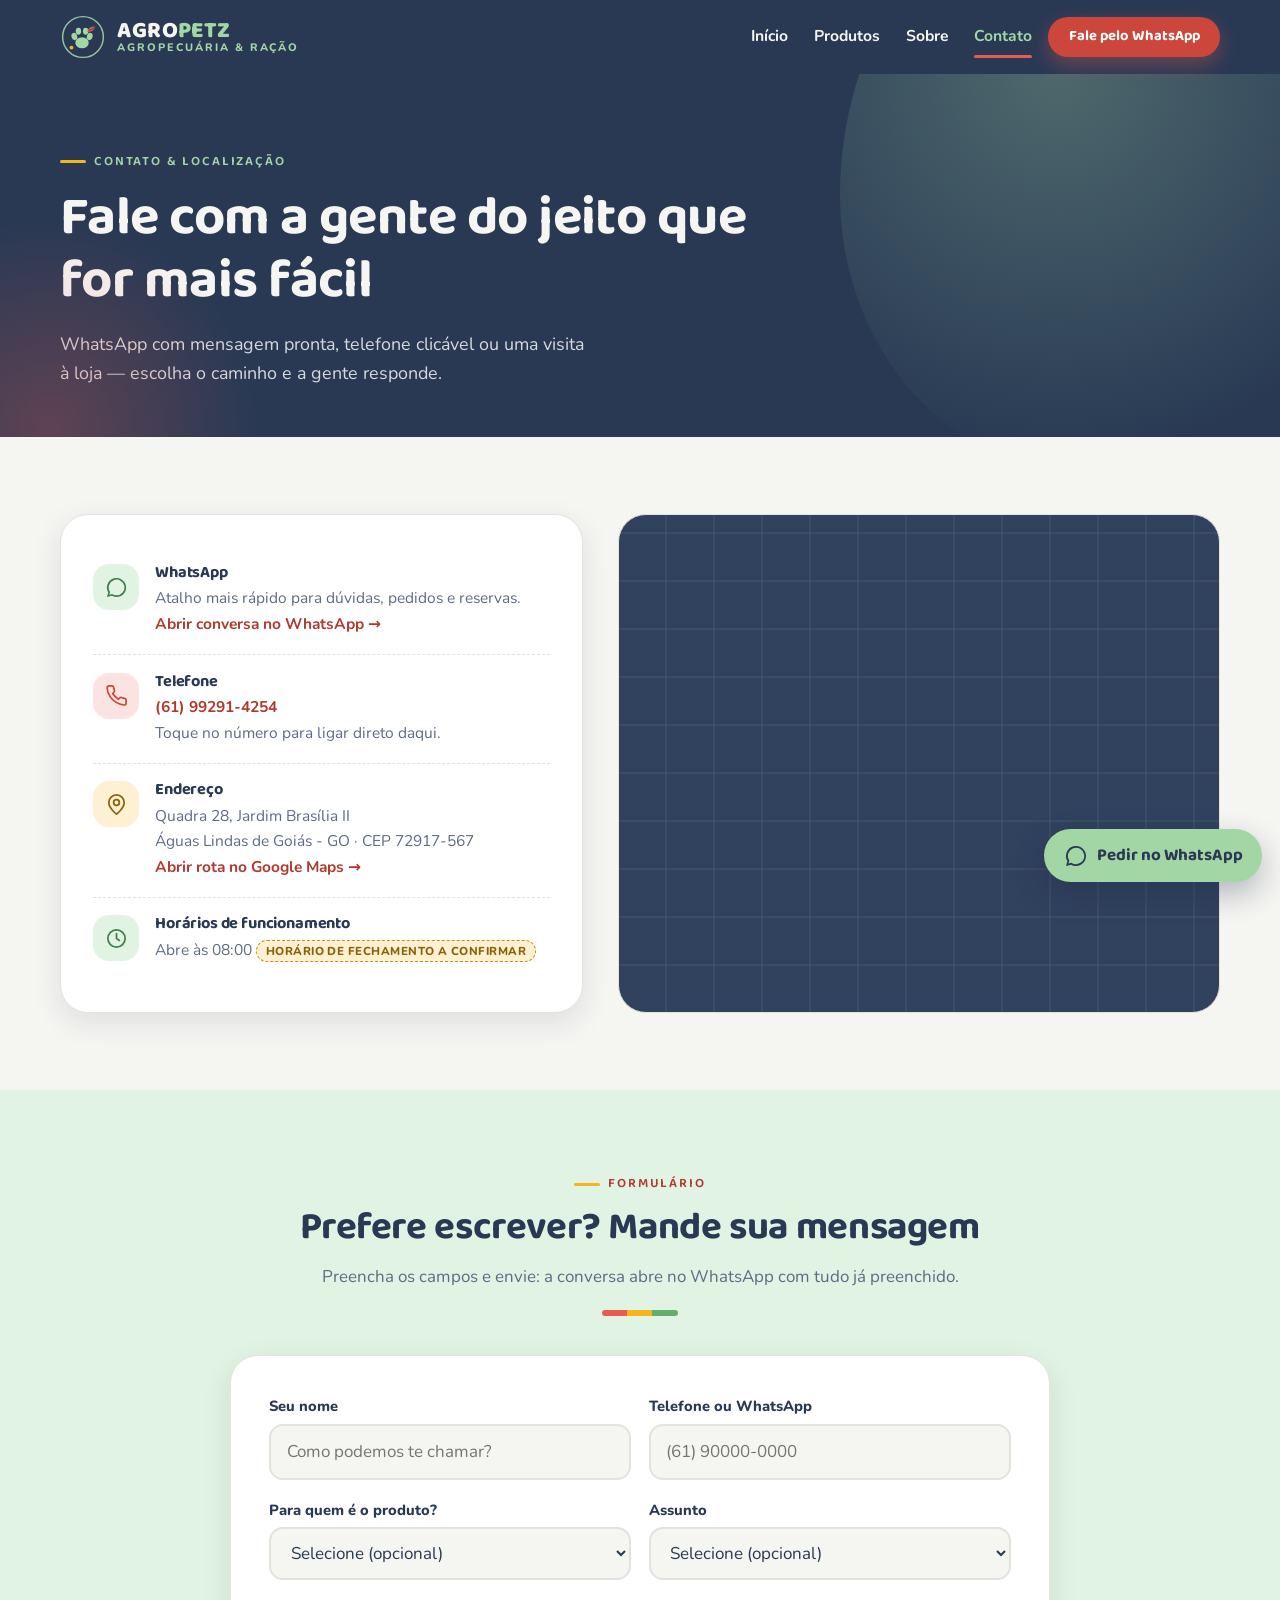
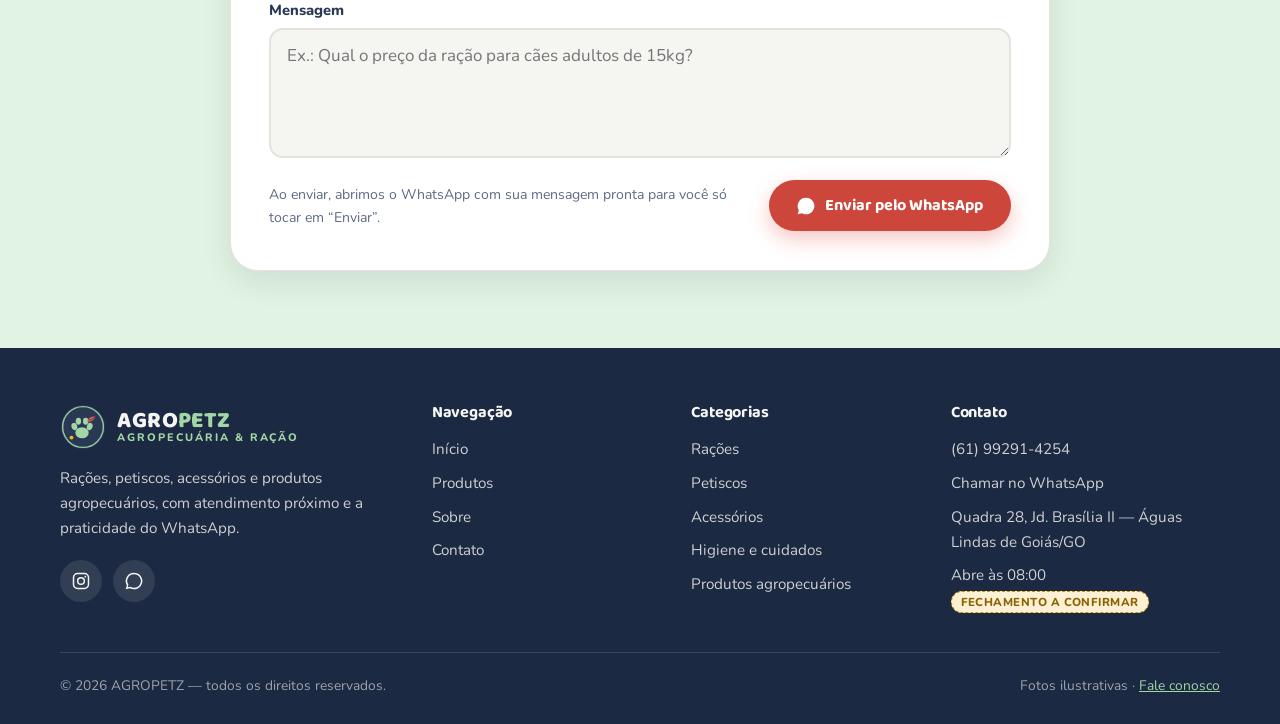
==== contato.html @ d587c696 "Site institucional AGROPETZ - agropecuaria e casa de racao - 4 paginas: inicio, produtos, sobre e co" ====
<!DOCTYPE html>
<html lang="pt-BR">
<head>
  <meta charset="UTF-8">
  <meta name="viewport" content="width=device-width, initial-scale=1.0">
  <title>Contato e localização — AGROPETZ | Águas Lindas de Goiás</title>
  <meta name="description" content="Fale com a AGROPETZ em Águas Lindas de Goiás: WhatsApp, telefone, endereço com rota no mapa e horários da agropecuária e casa de ração.">
  <meta name="theme-color" content="#293954">
  <meta property="og:title" content="Contato da AGROPETZ — WhatsApp, telefone e localização">
  <meta property="og:description" content="Chame no WhatsApp, ligue ou venha até a loja. Horários e endereço aqui.">
  <meta property="og:type" content="website">
  <meta property="og:locale" content="pt_BR">
  <link rel="icon" type="image/svg+xml" href="img/favicon.svg">
  <link rel="preconnect" href="https://fonts.googleapis.com">
  <link rel="preconnect" href="https://fonts.gstatic.com" crossorigin>
  <link href="https://fonts.googleapis.com/css2?family=Baloo+2:wght@600;700;800&family=Nunito:wght@400;600;700;800&display=swap" rel="stylesheet">
  <link rel="stylesheet" href="css/style.css">
</head>
<body>
  <a class="pular-conteudo" href="#conteudo">Pular para o conteúdo</a>

  <header class="site-header">
    <div class="container header-inner">
      <a class="marca" href="index.html">
        <img class="marca__emblema" src="img/emblema.svg" alt="AGROPETZ — emblema da marca" width="46" height="46">
        <span class="marca__lockup">
          <span class="marca__nome">AGRO<em>PETZ</em></span>
          <span class="marca__sub">Agropecuária &amp; Ração</span>
        </span>
      </a>

      <nav class="nav-principal" id="nav-principal" aria-label="Navegação principal">
        <a href="index.html">Início</a>
        <a href="produtos.html">Produtos</a>
        <a href="sobre.html">Sobre</a>
        <a href="contato.html" aria-current="page">Contato</a>
      </nav>

      <div class="header-acoes">
        <a class="btn btn--coral btn--pequeno"
           data-zap="Olá! Vim pelo site da AGROPETZ e gostaria de atendimento."
           href="#">Fale pelo WhatsApp</a>
        <button class="btn-menu" id="btn-menu" aria-expanded="false" aria-controls="nav-principal" aria-label="Abrir menu">
          <span class="barras" aria-hidden="true"><i></i><i></i><i></i></span>
        </button>
      </div>
    </div>
  </header>

  <main id="conteudo">

    <section class="hero" style="padding-bottom:3rem">
      <div class="container">
        <div class="hero__conteudo" style="max-width:44rem">
          <span class="acento">Contato &amp; localização</span>
          <h1 style="font-size:clamp(1.9rem,1.3rem+2.2vw,2.8rem)">Fale com a gente do jeito que for mais fácil</h1>
          <p class="hero__sub">
            WhatsApp com mensagem pronta, telefone clicável ou uma visita à loja —
            escolha o caminho e a gente responde.
          </p>
        </div>
      </div>
    </section>

    <!-- ================= Canais de contato ================= -->
    <section class="secao secao--creme">
      <div class="container grade-local">
        <div class="painel-info revelar">
          <div class="info-linha">
            <span class="info-linha__icone" aria-hidden="true">
              <svg viewBox="0 0 24 24" fill="currentColor"><path d="M12 2a10 10 0 0 0-8.6 15.1L2 22l5.1-1.3A10 10 0 1 0 12 2zm0 18.2a8.2 8.2 0 0 1-4.2-1.2l-.3-.2-3 .8.8-3-.2-.3A8.2 8.2 0 1 1 12 20.2z"/></svg>
            </span>
            <div>
              <h2>WhatsApp</h2>
              <p>Atalho mais rápido para dúvidas, pedidos e reservas.</p>
              <p><a data-zap="Olá! Vim pelo site da AGROPETZ e gostaria de atendimento." href="#">Abrir conversa no WhatsApp →</a></p>
            </div>
          </div>

          <div class="info-linha">
            <span class="info-linha__icone" aria-hidden="true">
              <svg viewBox="0 0 24 24" fill="none" stroke="currentColor" stroke-width="1.8" stroke-linecap="round" stroke-linejoin="round"><path d="M22 16.9v3a2 2 0 0 1-2.2 2 19.8 19.8 0 0 1-8.6-3 19.5 19.5 0 0 1-6-6 19.8 19.8 0 0 1-3-8.7A2 2 0 0 1 4.1 2h3a2 2 0 0 1 2 1.7c.1 1 .4 1.9.7 2.8a2 2 0 0 1-.5 2.1L8.1 9.9a16 16 0 0 0 6 6l1.3-1.3a2 2 0 0 1 2.1-.4c.9.3 1.8.6 2.8.7a2 2 0 0 1 1.7 2z"/></svg>
            </span>
            <div>
              <h2>Telefone</h2>
              <p><a href="tel:+5561992914254">(61) 99291-4254</a></p>
              <p>Toque no número para ligar direto daqui.</p>
            </div>
          </div>

          <div class="info-linha">
            <span class="info-linha__icone" aria-hidden="true">
              <svg viewBox="0 0 24 24" fill="none" stroke="currentColor" stroke-width="1.8" stroke-linecap="round" stroke-linejoin="round"><path d="M20 10c0 6-8 12-8 12s-8-6-8-12a8 8 0 0 1 16 0z"/><circle cx="12" cy="10" r="3"/></svg>
            </span>
            <div>
              <h2>Endereço</h2>
              <p>Quadra 28, Jardim Brasília II<br>Águas Lindas de Goiás - GO · CEP 72917-567</p>
              <p><a href="https://www.google.com/maps/dir/?api=1&destination=Quadra+28,+Jardim+Bras%C3%ADlia+II,+%C3%81guas+Lindas+de+Goi%C3%A1s+-+GO,+72917-567" target="_blank" rel="noopener">Abrir rota no Google Maps →</a></p>
            </div>
          </div>

          <div class="info-linha">
            <span class="info-linha__icone" aria-hidden="true">
              <svg viewBox="0 0 24 24" fill="none" stroke="currentColor" stroke-width="1.8" stroke-linecap="round" stroke-linejoin="round"><circle cx="12" cy="12" r="9"/><path d="M12 7v5l3 2"/></svg>
            </span>
            <div>
              <h2>Horários de funcionamento</h2>
              <p>Abre às 08:00 <span class="a-confirmar">horário de fechamento a confirmar</span></p>
            </div>
          </div>
        </div>

        <div class="mapa revelar">
          <iframe
            src="https://www.google.com/maps?q=Quadra+28,+Jardim+Bras%C3%ADlia+II,+%C3%81guas+Lindas+de+Goi%C3%A1s+-+GO,+72917-567&output=embed"
            title="Mapa da localização da AGROPETZ em Águas Lindas de Goiás"
            loading="lazy"
            referrerpolicy="no-referrer-when-downgrade"></iframe>
        </div>
      </div>
    </section>

    <!-- ================= Formulário ================= -->
    <section class="secao secao--menta" id="formulario">
      <div class="container" style="max-width:820px">
        <div class="cabecalho-secao cabecalho-secao--centro revelar">
          <span class="acento">Formulário</span>
          <h2>Prefere escrever? Mande sua mensagem</h2>
          <p class="lead">Preencha os campos e envie: a conversa abre no WhatsApp com tudo já preenchido.</p>
          <div class="ornamento" aria-hidden="true"><span></span></div>
        </div>

        <form class="formulario revelar" id="form-contato" novalidate>
          <div class="campos">
            <div class="campo">
              <label for="nome">Seu nome</label>
              <input id="nome" name="nome" type="text" autocomplete="name" placeholder="Como podemos te chamar?">
              <span class="campo__erro" id="erro-nome"></span>
            </div>

            <div class="campo">
              <label for="contato">Telefone ou WhatsApp</label>
              <input id="contato" name="contato" type="tel" autocomplete="tel" placeholder="(61) 90000-0000">
              <span class="campo__erro" id="erro-contato"></span>
            </div>

            <div class="campo">
              <label for="animal">Para quem é o produto?</label>
              <select id="animal" name="animal">
                <option value="">Selecione (opcional)</option>
                <option>Cachorro</option>
                <option>Gato</option>
                <option>Aves / galinhas</option>
                <option>Outros animais da fazenda</option>
                <option>Outro</option>
              </select>
            </div>

            <div class="campo">
              <label for="assunto">Assunto</label>
              <select id="assunto" name="assunto">
                <option value="">Selecione (opcional)</option>
                <option>Consulta de produto</option>
                <option>Pedido ou encomenda</option>
                <option>Ofertas e novidades</option>
                <option>Endereço e horários</option>
                <option>Outro assunto</option>
              </select>
            </div>

            <div class="campo campo--full">
              <label for="mensagem">Mensagem</label>
              <textarea id="mensagem" name="mensagem" placeholder="Ex.: Qual o preço da ração para cães adultos de 15kg?"></textarea>
              <span class="campo__erro" id="erro-mensagem"></span>
            </div>
          </div>

          <div class="formulario__rodape">
            <p>Ao enviar, abrimos o WhatsApp com sua mensagem pronta para você só tocar em “Enviar”.</p>
            <button class="btn btn--coral" type="submit">
              <svg viewBox="0 0 24 24" fill="currentColor" aria-hidden="true"><path d="M12 2a10 10 0 0 0-8.6 15.1L2 22l5.1-1.3A10 10 0 1 0 12 2z"/></svg>
              Enviar pelo WhatsApp
            </button>
          </div>

          <div class="form-sucesso" id="form-sucesso" tabindex="-1">
            <span class="form-sucesso__icone" aria-hidden="true">
              <svg viewBox="0 0 24 24" fill="none" stroke="currentColor" stroke-width="2.6" stroke-linecap="round" stroke-linejoin="round"><path d="M20 6 9 17l-5-5"/></svg>
            </span>
            <h3>Tudo certo! Sua mensagem está pronta.</h3>
            <p>Toque no botão abaixo para abrir a conversa no WhatsApp e concluir o envio.</p>
            <a class="btn btn--coral" id="sucesso-zap" href="#" target="_blank" rel="noopener">Abrir WhatsApp e enviar</a>
            <p style="margin-top:1rem">
              <button class="link-voltar" type="button" id="enviar-novamente">Editar a mensagem</button>
            </p>
          </div>
        </form>
      </div>
    </section>
  </main>

  <footer class="site-footer">
    <div class="container">
      <div class="rodape-grade">
        <div class="rodape-marca">
          <a class="marca" href="index.html">
            <img class="marca__emblema" src="img/emblema.svg" alt="AGROPETZ — emblema da marca" width="46" height="46">
            <span class="marca__lockup">
              <span class="marca__nome">AGRO<em>PETZ</em></span>
              <span class="marca__sub">Agropecuária &amp; Ração</span>
            </span>
          </a>
          <p>Rações, petiscos, acessórios e produtos agropecuários, com atendimento próximo e a praticidade do WhatsApp.</p>
          <div class="redes">
            <a href="https://www.instagram.com/agropetz20/" target="_blank" rel="noopener" aria-label="Instagram da AGROPETZ (@agropetz20)">
              <svg viewBox="0 0 24 24" fill="none" stroke="currentColor" stroke-width="1.8" aria-hidden="true"><rect x="3" y="3" width="18" height="18" rx="5"/><circle cx="12" cy="12" r="4"/><circle cx="17.2" cy="6.8" r="1" fill="currentColor" stroke="none"/></svg>
            </a>
            <a data-zap="Olá! Vim pelo site da AGROPETZ." href="#" aria-label="WhatsApp da AGROPETZ">
              <svg viewBox="0 0 24 24" fill="currentColor" aria-hidden="true"><path d="M12 2a10 10 0 0 0-8.6 15.1L2 22l5.1-1.3A10 10 0 1 0 12 2zm0 18.2a8.2 8.2 0 0 1-4.2-1.2l-.3-.2-3 .8.8-3-.2-.3A8.2 8.2 0 1 1 12 20.2z"/></svg>
            </a>
          </div>
        </div>

        <div>
          <h2 class="rodape-titulo">Navegação</h2>
          <ul class="rodape-lista">
            <li><a href="index.html">Início</a></li>
            <li><a href="produtos.html">Produtos</a></li>
            <li><a href="sobre.html">Sobre</a></li>
            <li><a href="contato.html">Contato</a></li>
          </ul>
        </div>

        <div>
          <h2 class="rodape-titulo">Categorias</h2>
          <ul class="rodape-lista">
            <li><a href="produtos.html?categoria=Rações">Rações</a></li>
            <li><a href="produtos.html?categoria=Petiscos">Petiscos</a></li>
            <li><a href="produtos.html?categoria=Acessórios">Acessórios</a></li>
            <li><a href="produtos.html?categoria=Higiene e cuidados">Higiene e cuidados</a></li>
            <li><a href="produtos.html?categoria=Agropecuários">Produtos agropecuários</a></li>
          </ul>
        </div>

        <div>
          <h2 class="rodape-titulo">Contato</h2>
          <ul class="rodape-lista">
            <li><a href="tel:+5561992914254">(61) 99291-4254</a></li>
            <li><a data-zap="Olá! Vim pelo site da AGROPETZ." href="#">Chamar no WhatsApp</a></li>
            <li>Quadra 28, Jd. Brasília II — Águas Lindas de Goiás/GO</li>
            <li>Abre às 08:00 <span class="a-confirmar">fechamento a confirmar</span></li>
          </ul>
        </div>
      </div>

      <div class="rodape-base">
        <span>© <span id="ano">2026</span> AGROPETZ — todos os direitos reservados.</span>
        <span>Fotos ilustrativas · <a href="contato.html">Fale conosco</a></span>
      </div>
    </div>
  </footer>

  <a class="zap-flutuante"
     data-zap="Olá! Vim pelo site da AGROPETZ e gostaria de atendimento."
     href="#">
    <svg viewBox="0 0 24 24" fill="currentColor" aria-hidden="true"><path d="M12 2a10 10 0 0 0-8.6 15.1L2 22l5.1-1.3A10 10 0 1 0 12 2zm0 18.2a8.2 8.2 0 0 1-4.2-1.2l-.3-.2-3 .8.8-3-.2-.3A8.2 8.2 0 1 1 12 20.2z"/></svg>
    <span>Pedir no WhatsApp</span>
  </a>

  <script src="js/catalogo.js"></script>
  <script src="js/main.js"></script>
</body>
</html>
---- css/style.css ----
/* =========================================================
   AGROPETZ — design system
   ---------------------------------------------------------
   Paleta:
   --marinho  #293954   fundos escuros, textos
   --menta    #A2D6A5   botões secundários, destaques
   --coral    #E95B50   chamadas principais, atenção
   --branco   #F5F5F2   superfícies e textos sobre escuro
   --dourado  #F5B51B   selos e detalhes promocionais
   Tipografia: Baloo 2 (títulos) + Nunito (texto)
   ========================================================= */

:root {
  --marinho: #293954;
  --marinho-escuro: #1C2942;
  --marinho-medio: #3A4C6B;
  --menta: #A2D6A5;
  --menta-clara: #E1F3E2;
  --menta-escura: #63AE6C;
  --menta-texto: #3F7F49;
  --coral: #E95B50;
  --coral-escura: #CC463C;
  --coral-fundo: #CC463C;
  --coral-hover: #B23A31;
  --coral-texto: #B03A30;
  --coral-clara: #FBE3E1;
  --branco: #F5F5F2;
  --branco-puro: #FFFFFF;
  --dourado: #F5B51B;
  --dourado-escuro: #C8900C;
  --texto: #293954;
  --texto-suave: #5D6B84;
  --borda: #E3E2DC;

  --fonte-titulo: "Baloo 2", "Nunito", system-ui, sans-serif;
  --fonte-texto: "Nunito", system-ui, -apple-system, sans-serif;

  --raio: 18px;
  --raio-grande: 28px;
  --sombra: 0 10px 30px rgba(28, 41, 66, .10);
  --sombra-forte: 0 18px 45px rgba(28, 41, 66, .18);
  --largura: 1160px;
  --header-altura: 74px;
}

/* ---------- Reset ---------- */
*, *::before, *::after { box-sizing: border-box; }
* { margin: 0; }
html { scroll-behavior: smooth; }
body {
  font-family: var(--fonte-texto);
  font-size: 17px;
  line-height: 1.65;
  color: var(--texto);
  background: var(--branco);
  -webkit-font-smoothing: antialiased;
  overflow-x: hidden;
}
img, svg { display: block; max-width: 100%; }
img { height: auto; }
a { color: inherit; }
button { font: inherit; cursor: pointer; }
input, textarea, select { font: inherit; }
ul[role="list"], .rodape-lista { list-style: none; padding: 0; }

h1, h2, h3, h4 {
  font-family: var(--fonte-titulo);
  font-weight: 700;
  line-height: 1.15;
  letter-spacing: -.01em;
}
h1 { font-size: clamp(2.15rem, 1.4rem + 3.1vw, 3.4rem); }
h2 { font-size: clamp(1.65rem, 1.2rem + 1.9vw, 2.4rem); }
h3 { font-size: 1.22rem; }
p  { overflow-wrap: break-word; }

:focus-visible {
  outline: 3px solid var(--dourado);
  outline-offset: 3px;
  border-radius: 6px;
}

.container {
  width: min(100% - 2.5rem, var(--largura));
  margin-inline: auto;
}

.pular-conteudo {
  position: absolute;
  left: -9999px;
  top: 0;
  background: var(--marinho);
  color: var(--branco);
  padding: .8rem 1.2rem;
  border-radius: 0 0 var(--raio) 0;
  z-index: 200;
}
.pular-conteudo:focus { left: 0; }

.texto-coral { color: var(--coral); }
.texto-menta { color: var(--menta-escura); }
.texto-dourado { color: var(--dourado-escuro); }

/* ---------- Acento de rótulo ---------- */
.acento {
  display: inline-flex;
  align-items: center;
  gap: .5rem;
  font-family: var(--fonte-titulo);
  font-weight: 600;
  font-size: .82rem;
  letter-spacing: .14em;
  text-transform: uppercase;
  color: var(--coral-texto);
}
.acento::before {
  content: "";
  width: 26px;
  height: 3px;
  border-radius: 3px;
  background: var(--dourado);
}
.secao--marinho .acento { color: var(--menta); }

/* ---------- Botões ---------- */
.btn {
  display: inline-flex;
  align-items: center;
  justify-content: center;
  gap: .55rem;
  padding: .85rem 1.6rem;
  border: 2px solid transparent;
  border-radius: 999px;
  font-family: var(--fonte-titulo);
  font-weight: 700;
  font-size: 1.02rem;
  line-height: 1.2;
  text-decoration: none;
  transition: transform .18s ease, box-shadow .18s ease, background-color .18s ease, color .18s ease;
}
.btn svg { width: 20px; height: 20px; flex: none; }
.btn:hover { transform: translateY(-2px); }
.btn:active { transform: translateY(0); }

.btn--coral { background: var(--coral-fundo); color: #fff; box-shadow: 0 8px 20px rgba(233, 91, 80, .35); }
.btn--coral:hover { background: var(--coral-hover); }

.btn--menta { background: var(--menta); color: var(--marinho); box-shadow: 0 8px 20px rgba(162, 214, 165, .35); }
.btn--menta:hover { background: var(--menta-texto); color: #fff; }

.btn--dourado { background: var(--dourado); color: var(--marinho); box-shadow: 0 8px 20px rgba(245, 181, 27, .35); }
.btn--dourado:hover { background: #8A6206; color: #fff; }

.btn--escuro { background: var(--marinho); color: var(--branco); box-shadow: 0 8px 20px rgba(41, 57, 84, .3); }
.btn--escuro:hover { background: var(--marinho-escuro); }

.btn--contorno { border-color: rgba(245, 245, 242, .55); color: var(--branco); }
.btn--contorno:hover { background: rgba(245, 245, 242, .12); border-color: var(--branco); }

.btn--contorno-escuro { border-color: var(--marinho); color: var(--marinho); }
.btn--contorno-escuro:hover { background: var(--marinho); color: var(--branco); }

.btn--bloco { width: 100%; }
.btn--pequeno { padding: .6rem 1.15rem; font-size: .92rem; }
.btn--pequeno svg { width: 17px; height: 17px; }

/* ---------- Selo "a confirmar" ---------- */
.a-confirmar {
  display: inline-block;
  background: #FDF0D3;
  color: #8A6206;
  border: 1px dashed var(--dourado-escuro);
  border-radius: 999px;
  padding: .05rem .55rem;
  font-size: .72rem;
  font-weight: 800;
  letter-spacing: .04em;
  text-transform: uppercase;
  white-space: nowrap;
}

/* =========================================================
   CABEÇALHO
   ========================================================= */
.site-header {
  position: sticky;
  top: 0;
  z-index: 100;
  background: var(--marinho);
  transition: box-shadow .25s ease;
}
.site-header.sombra { box-shadow: 0 10px 30px rgba(28, 41, 66, .35); }
.header-inner {
  min-height: var(--header-altura);
  display: flex;
  align-items: center;
  gap: 1rem;
}

.marca {
  display: inline-flex;
  align-items: center;
  gap: .7rem;
  text-decoration: none;
  margin-right: auto;
}
.marca__emblema { width: 46px; height: 46px; }
.marca__lockup { display: flex; flex-direction: column; line-height: 1; }
.marca__nome {
  font-family: var(--fonte-titulo);
  font-weight: 800;
  font-size: 1.42rem;
  letter-spacing: .02em;
  color: var(--branco);
}
.marca__nome em { font-style: normal; color: var(--menta); }
.marca__sub {
  font-size: .68rem;
  font-weight: 800;
  letter-spacing: .18em;
  text-transform: uppercase;
  color: var(--menta);
}

.nav-principal {
  display: flex;
  align-items: center;
  gap: 1.6rem;
}
.nav-principal a {
  position: relative;
  color: var(--branco);
  text-decoration: none;
  font-weight: 700;
  font-size: .98rem;
  padding: .35rem 0;
  transition: color .18s ease;
}
.nav-principal a::after {
  content: "";
  position: absolute;
  left: 0; right: 100%;
  bottom: -2px;
  height: 3px;
  border-radius: 3px;
  background: var(--coral);
  transition: right .22s ease;
}
.nav-principal a:hover { color: var(--menta); }
.nav-principal a:hover::after, .nav-principal a[aria-current="page"]::after { right: 0; }
.nav-principal a[aria-current="page"] { color: var(--menta); }

.header-acoes { display: flex; align-items: center; gap: .7rem; }

.btn-menu {
  display: none;
  width: 46px;
  height: 46px;
  border: 2px solid rgba(245, 245, 242, .35);
  border-radius: 14px;
  background: transparent;
  align-items: center;
  justify-content: center;
}
.barras { display: grid; gap: 5px; width: 20px; }
.barras i { height: 2.5px; border-radius: 3px; background: var(--branco); transition: transform .2s ease, opacity .2s ease; }
.btn-menu[aria-expanded="true"] .barras i:nth-child(1) { transform: translateY(7.5px) rotate(45deg); }
.btn-menu[aria-expanded="true"] .barras i:nth-child(2) { opacity: 0; }
.btn-menu[aria-expanded="true"] .barras i:nth-child(3) { transform: translateY(-7.5px) rotate(-45deg); }

/* =========================================================
   HERO
   ========================================================= */
.hero {
  position: relative;
  background: var(--marinho);
  color: var(--branco);
  padding: clamp(2.5rem, 1.2rem + 4vw, 4.5rem) 0 clamp(4.5rem, 3rem + 6vw, 7rem);
  overflow: hidden;
}
.hero::before {
  /* forma orgânica menta ao fundo */
  content: "";
  position: absolute;
  width: 620px; height: 620px;
  right: -180px; top: -220px;
  background: radial-gradient(circle at 35% 35%, rgba(162, 214, 165, .30), rgba(162, 214, 165, 0) 68%);
  border-radius: 48% 52% 60% 40% / 55% 45% 55% 45%;
  pointer-events: none;
}
.hero::after {
  content: "";
  position: absolute;
  width: 420px; height: 420px;
  left: -160px; bottom: -200px;
  background: radial-gradient(circle at 50% 50%, rgba(233, 91, 80, .28), rgba(233, 91, 80, 0) 70%);
  border-radius: 55% 45% 40% 60% / 50% 60% 40% 50%;
  pointer-events: none;
}
.hero__grade {
  position: relative;
  z-index: 1;
  display: grid;
  grid-template-columns: 1.05fr .95fr;
  gap: clamp(2rem, 1rem + 3vw, 4rem);
  align-items: center;
}
.hero__conteudo .acento { color: var(--menta); }
.hero h1 { margin: .9rem 0 1.1rem; }
.hero h1 span { color: var(--dourado); }
.hero__sub {
  font-size: 1.12rem;
  color: rgba(245, 245, 242, .86);
  max-width: 33rem;
}
.hero__acoes {
  display: flex;
  flex-wrap: wrap;
  gap: .8rem;
  margin-top: 1.8rem;
}
.hero__selos {
  display: flex;
  flex-wrap: wrap;
  gap: .6rem 1.4rem;
  margin-top: 2rem;
  padding: 0;
  list-style: none;
  font-size: .92rem;
  font-weight: 700;
  color: rgba(245, 245, 242, .9);
}
.hero__selos li { display: inline-flex; align-items: center; gap: .5rem; }
.hero__selos svg { width: 19px; height: 19px; color: var(--menta); flex: none; }

.hero__midia { position: relative; justify-self: center; width: min(100%, 430px); }
.hero__foto {
  position: relative;
  border-radius: 46% 54% 48% 52% / 42% 40% 60% 58%;
  overflow: hidden;
  border: 8px solid rgba(245, 245, 242, .12);
  box-shadow: var(--sombra-forte);
  aspect-ratio: 4 / 4.6;
  background: var(--marinho-medio);
}
.hero__foto img { width: 100%; height: 100%; object-fit: cover; }
.hero__selo {
  position: absolute;
  left: -14px;
  bottom: 26px;
  display: inline-flex;
  align-items: center;
  gap: .5rem;
  background: var(--branco);
  color: var(--marinho);
  font-family: var(--fonte-titulo);
  font-weight: 700;
  font-size: .92rem;
  padding: .6rem 1.1rem;
  border-radius: 999px;
  box-shadow: var(--sombra);
}
.hero__selo svg { width: 18px; height: 18px; color: var(--coral); }
.hero__pata {
  position: absolute;
  right: -18px;
  top: -10px;
  width: 74px;
  color: var(--dourado);
  opacity: .9;
  transform: rotate(18deg);
}

/* =========================================================
   SEÇÕES
   ========================================================= */
.secao { padding: clamp(3rem, 2rem + 3.5vw, 5rem) 0; }
.secao--creme { background: var(--branco); }
.secao--menta { background: var(--menta-clara); }
.secao--marinho { background: var(--marinho); color: var(--branco); }
.secao--marinho p { color: rgba(245, 245, 242, .85); }

.cabecalho-secao { max-width: 46rem; margin-bottom: 2.4rem; }
.cabecalho-secao--centro { margin-inline: auto; text-align: center; }
.cabecalho-secao h2 { margin: .7rem 0 .8rem; }
.cabecalho-secao .lead { color: var(--texto-suave); font-size: 1.06rem; }
.secao--marinho .cabecalho-secao .lead { color: rgba(245, 245, 242, .82); }

.ornamento { display: flex; justify-content: center; margin-top: 1.2rem; }
.ornamento span {
  width: 76px; height: 6px;
  border-radius: 6px;
  background: linear-gradient(90deg, var(--coral) 0 33%, var(--dourado) 33% 66%, var(--menta-escura) 66% 100%);
}

/* =========================================================
   CARDS DE CATEGORIA (atalhos)
   ========================================================= */
.grade-categorias {
  display: grid;
  grid-template-columns: repeat(5, 1fr);
  gap: 1.1rem;
}
.card-categoria {
  position: relative;
  display: flex;
  flex-direction: column;
  align-items: flex-start;
  gap: .55rem;
  padding: 1.5rem 1.3rem;
  background: var(--branco-puro);
  border: 1px solid var(--borda);
  border-radius: var(--raio-grande);
  text-decoration: none;
  box-shadow: var(--sombra);
  transition: transform .2s ease, box-shadow .2s ease, border-color .2s ease;
  overflow: hidden;
}
.card-categoria::after {
  content: "";
  position: absolute;
  right: -34px; bottom: -34px;
  width: 96px; height: 96px;
  border-radius: 46% 54% 60% 40% / 50% 45% 55% 50%;
  background: var(--menta-clara);
  transition: background-color .2s ease;
}
.card-categoria:hover { transform: translateY(-5px); box-shadow: var(--sombra-forte); border-color: var(--menta); }
.card-categoria:hover::after { background: var(--menta); }
.card-categoria__icone {
  display: grid;
  place-items: center;
  width: 54px; height: 54px;
  border-radius: 18px;
  background: var(--coral-clara);
  color: var(--coral-escura);
}
.card-categoria:nth-child(2) .card-categoria__icone { background: #FDF0D3; color: #8A6206; }
.card-categoria:nth-child(3) .card-categoria__icone { background: var(--menta-clara); color: var(--menta-texto); }
.card-categoria:nth-child(4) .card-categoria__icone { background: #DDE6F2; color: var(--marinho); }
.card-categoria:nth-child(5) .card-categoria__icone { background: var(--coral-clara); color: var(--coral-escura); }
.card-categoria__icone svg { width: 28px; height: 28px; }
.card-categoria h3 { font-size: 1.1rem; }
.card-categoria p { font-size: .9rem; color: var(--texto-suave); line-height: 1.5; }
.card-categoria__link {
  margin-top: auto;
  font-weight: 800;
  font-size: .88rem;
  color: var(--coral-texto);
}

/* =========================================================
   DIFERENCIAIS
   ========================================================= */
.grade-diferenciais {
  display: grid;
  grid-template-columns: repeat(4, 1fr);
  gap: 1.4rem;
}
.diferencial {
  background: var(--branco-puro);
  border: 1px solid var(--borda);
  border-radius: var(--raio-grande);
  padding: 1.8rem 1.5rem;
  box-shadow: var(--sombra);
  transition: transform .2s ease, box-shadow .2s ease;
}
.diferencial:hover { transform: translateY(-4px); box-shadow: var(--sombra-forte); }
.diferencial__icone {
  display: grid;
  place-items: center;
  width: 56px; height: 56px;
  margin-bottom: 1rem;
  border-radius: 50%;
  background: var(--menta);
  color: var(--marinho);
}
.diferencial:nth-child(2) .diferencial__icone { background: var(--coral); color: #fff; }
.diferencial:nth-child(3) .diferencial__icone { background: var(--dourado); color: var(--marinho); }
.diferencial:nth-child(4) .diferencial__icone { background: var(--marinho); color: var(--menta); }
.diferencial__icone svg { width: 27px; height: 27px; }
.diferencial h3 { margin-bottom: .45rem; }
.diferencial p { font-size: .96rem; color: var(--texto-suave); }

/* =========================================================
   PRODUTOS
   ========================================================= */
.grade-produtos {
  display: grid;
  grid-template-columns: repeat(4, 1fr);
  gap: 1.4rem;
}
.card-produto {
  display: flex;
  flex-direction: column;
  background: var(--branco-puro);
  border: 1px solid var(--borda);
  border-radius: var(--raio-grande);
  overflow: hidden;
  box-shadow: var(--sombra);
  transition: transform .2s ease, box-shadow .2s ease;
}
.card-produto:hover { transform: translateY(-5px); box-shadow: var(--sombra-forte); }
.card-produto__foto {
  position: relative;
  aspect-ratio: 4 / 3;
  background: linear-gradient(140deg, var(--menta-clara), #FDF0D3);
  overflow: hidden;
}
.card-produto__foto img { width: 100%; height: 100%; object-fit: cover; }
.card-produto__placeholder {
  position: absolute;
  inset: 0;
  display: grid;
  place-items: center;
  color: var(--menta);
}
.card-produto__placeholder svg { width: 38%; height: auto; opacity: .85; }
.card-produto__badge {
  position: absolute;
  z-index: 1;
  left: .8rem; top: .8rem;
  background: var(--dourado);
  color: var(--marinho);
  font-family: var(--fonte-titulo);
  font-weight: 700;
  font-size: .76rem;
  letter-spacing: .05em;
  text-transform: uppercase;
  padding: .25rem .75rem;
  border-radius: 999px;
  box-shadow: var(--sombra);
}
.card-produto__corpo {
  display: flex;
  flex-direction: column;
  gap: .55rem;
  padding: 1.25rem 1.25rem 1.4rem;
  flex: 1;
}
.card-produto__categoria {
  font-size: .76rem;
  font-weight: 800;
  letter-spacing: .1em;
  text-transform: uppercase;
  color: var(--menta-texto);
}
.card-produto h2, .card-produto h3 { font-size: 1.12rem; }
.card-produto__desc { font-size: .93rem; color: var(--texto-suave); line-height: 1.55; }
.card-produto__preco {
  margin-top: auto;
  font-family: var(--fonte-titulo);
  font-weight: 700;
  font-size: .95rem;
  color: var(--marinho-medio);
  background: var(--menta-clara);
  border-radius: 12px;
  padding: .4rem .8rem;
  text-align: center;
}
.card-produto .btn { margin-top: .3rem; }

.filtros {
  display: flex;
  flex-wrap: wrap;
  gap: .6rem;
  margin-bottom: 1.4rem;
}
.filtro {
  border: 2px solid var(--borda);
  background: var(--branco-puro);
  color: var(--marinho);
  font-family: var(--fonte-titulo);
  font-weight: 700;
  font-size: .92rem;
  padding: .5rem 1.1rem;
  border-radius: 999px;
  transition: background-color .18s ease, border-color .18s ease, color .18s ease;
}
.filtro:hover { border-color: var(--menta-escura); }
.filtro[aria-pressed="true"] {
  background: var(--marinho);
  border-color: var(--marinho);
  color: var(--branco);
}
.contador { font-weight: 700; color: var(--texto-suave); margin-bottom: 1.2rem; }

.aviso-produtos {
  display: flex;
  gap: .8rem;
  align-items: flex-start;
  margin-top: 2rem;
  background: #FDF0D3;
  border: 1px dashed var(--dourado-escuro);
  border-radius: var(--raio);
  padding: 1rem 1.2rem;
  font-size: .95rem;
  color: var(--marinho);
}
.aviso-produtos svg { width: 22px; height: 22px; flex: none; color: #8A6206; margin-top: 2px; }

.estado-vazio {
  grid-column: 1 / -1;
  text-align: center;
  background: var(--branco-puro);
  border: 1px dashed var(--borda);
  border-radius: var(--raio-grande);
  padding: 3rem 1.5rem;
}
.estado-vazio img { width: 64px; margin: 0 auto 1rem; }
.estado-vazio p { color: var(--texto-suave); margin: .5rem auto 1.4rem; max-width: 30rem; }

/* =========================================================
   FAIXAS E BLOCOS ESPECIAIS
   ========================================================= */
.banda-coral {
  background: var(--coral-fundo);
  color: #fff;
  padding: clamp(2.2rem, 1.4rem + 2.5vw, 3.4rem) 0;
}
.banda-coral__inner {
  display: flex;
  flex-wrap: wrap;
  align-items: center;
  justify-content: space-between;
  gap: 1.6rem;
}
.banda-coral h2 { color: #fff; }
.banda-coral p { color: #fff; max-width: 38rem; margin-top: .4rem; }
.banda-coral__acoes { display: flex; flex-wrap: wrap; gap: .8rem; }
.banda-coral .btn--contorno { border-color: rgba(255, 255, 255, .75); color: #fff; }
.banda-coral .btn--contorno:hover { background: rgba(255, 255, 255, .16); border-color: #fff; }

/* faixa de confiança */
.faixa-confianca {
  background: var(--menta);
  color: var(--marinho);
  padding: .95rem 0;
}
.faixa-confianca__inner {
  display: flex;
  flex-wrap: wrap;
  justify-content: center;
  gap: .8rem 2.4rem;
  font-family: var(--fonte-titulo);
  font-weight: 700;
  font-size: .98rem;
}
.faixa-confianca span { display: inline-flex; align-items: center; gap: .5rem; }
.faixa-confianca svg { width: 19px; height: 19px; }

/* bloco de oferta */
.grade-ofertas {
  display: grid;
  grid-template-columns: repeat(3, 1fr);
  gap: 1.4rem;
}
.card-oferta {
  position: relative;
  background: var(--branco-puro);
  color: var(--texto);
  border-radius: var(--raio-grande);
  padding: 1.8rem 1.5rem;
  border: 1px solid var(--borda);
  box-shadow: var(--sombra);
  overflow: hidden;
}
.card-oferta::before {
  content: "";
  position: absolute;
  inset: 0 0 auto 0;
  height: 6px;
  background: linear-gradient(90deg, var(--coral), var(--dourado));
}
.card-oferta__selo {
  position: absolute;
  top: 1rem; right: 1rem;
  background: var(--coral-fundo);
  color: #fff;
  font-family: var(--fonte-titulo);
  font-weight: 700;
  font-size: .74rem;
  letter-spacing: .06em;
  text-transform: uppercase;
  padding: .25rem .7rem;
  border-radius: 999px;
}
.card-oferta h3 { margin: .4rem 0 .5rem; font-size: 1.2rem; }
.card-oferta p { color: var(--texto-suave); font-size: .95rem; }

/* =========================================================
   LOCALIZAÇÃO / CONTATO
   ========================================================= */
.grade-local {
  display: grid;
  grid-template-columns: 1fr 1.15fr;
  gap: 2.2rem;
  align-items: stretch;
}
.painel-info {
  background: var(--branco-puro);
  border-radius: var(--raio-grande);
  padding: 2rem;
  border: 1px solid var(--borda);
  box-shadow: var(--sombra);
}
.info-linha {
  display: flex;
  gap: 1rem;
  padding: 1.1rem 0;
  border-bottom: 1px dashed var(--borda);
}
.info-linha:last-of-type { border-bottom: 0; }
.info-linha__icone {
  flex: none;
  display: grid;
  place-items: center;
  width: 46px; height: 46px;
  border-radius: 16px;
  background: var(--menta-clara);
  color: var(--menta-texto);
}
.info-linha:nth-of-type(2) .info-linha__icone { background: var(--coral-clara); color: var(--coral-escura); }
.info-linha:nth-of-type(3) .info-linha__icone { background: #FDF0D3; color: #8A6206; }
.info-linha__icone svg { width: 23px; height: 23px; }
.info-linha h2, .info-linha h3 { font-size: 1.02rem; margin-bottom: .15rem; }
.info-linha p, .info-linha a { color: var(--texto-suave); font-size: .97rem; }
.info-linha a { color: var(--coral-texto); font-weight: 700; text-decoration: none; }
.info-linha a:hover { text-decoration: underline; }

.mapa {
  position: relative;
  min-height: 320px;
  border-radius: var(--raio-grande);
  overflow: hidden;
  border: 1px solid var(--borda);
  background:
    linear-gradient(rgba(41, 57, 84, .55), rgba(41, 57, 84, .55)),
    repeating-linear-gradient(0deg, transparent 0 46px, rgba(245, 245, 242, .12) 46px 48px),
    repeating-linear-gradient(90deg, transparent 0 46px, rgba(245, 245, 242, .12) 46px 48px),
    var(--marinho-medio);
  display: grid;
  place-items: center;
  text-align: center;
  color: var(--branco);
  padding: 2rem;
}
.mapa__conteudo { max-width: 26rem; }
.mapa__conteudo svg { width: 40px; height: 40px; margin: 0 auto .8rem; color: var(--coral); }
.mapa__conteudo p { color: rgba(245, 245, 242, .85); font-size: .95rem; margin: .4rem 0 1.2rem; }
.mapa iframe { position: absolute; inset: 0; width: 100%; height: 100%; border: 0; }

/* =========================================================
   FORMULÁRIO
   ========================================================= */
.formulario {
  background: var(--branco-puro);
  border: 1px solid var(--borda);
  border-radius: var(--raio-grande);
  padding: clamp(1.5rem, 1rem + 2vw, 2.4rem);
  box-shadow: var(--sombra);
}
.campos { display: grid; grid-template-columns: 1fr 1fr; gap: 1.1rem; }
.campo { display: flex; flex-direction: column; gap: .35rem; }
.campo--full { grid-column: 1 / -1; }
.campo label { font-weight: 800; font-size: .92rem; }
.campo input, .campo textarea, .campo select {
  border: 2px solid var(--borda);
  border-radius: 14px;
  padding: .75rem .95rem;
  background: var(--branco);
  color: var(--texto);
  transition: border-color .18s ease;
  width: 100%;
}
.campo input:focus, .campo textarea:focus, .campo select:focus {
  outline: none;
  border-color: var(--menta-escura);
}
.campo textarea { resize: vertical; min-height: 130px; }
.campo [aria-invalid="true"] { border-color: var(--coral); }
.campo__erro {
  display: none;
  color: #9E3227;
  font-size: .85rem;
  font-weight: 700;
}
.campo__erro.visivel { display: block; }
.formulario__rodape {
  display: flex;
  flex-wrap: wrap;
  align-items: center;
  gap: 1rem;
  margin-top: 1.4rem;
}
.formulario__rodape p { font-size: .88rem; color: var(--texto-suave); flex: 1 1 16rem; }
.form-sucesso {
  display: none;
  text-align: center;
  padding: 2rem 1rem;
}
.form-sucesso.visivel { display: block; }
.form-sucesso__icone {
  display: grid;
  place-items: center;
  width: 72px; height: 72px;
  margin: 0 auto 1.2rem;
  border-radius: 50%;
  background: var(--menta);
  color: var(--marinho);
}
.form-sucesso__icone svg { width: 36px; height: 36px; }
.form-sucesso p { color: var(--texto-suave); margin: .5rem auto 1.4rem; max-width: 32rem; }
.link-voltar {
  background: none;
  border: 0;
  color: var(--coral-texto);
  font-weight: 800;
  text-decoration: underline;
}

/* =========================================================
   SOBRE
   ========================================================= */
.grade-sobre {
  display: grid;
  grid-template-columns: 1fr 1fr;
  gap: clamp(2rem, 1rem + 3vw, 3.5rem);
  align-items: center;
}
.foto-moldura {
  position: relative;
  border-radius: var(--raio-grande);
  overflow: hidden;
  box-shadow: var(--sombra-forte);
  aspect-ratio: 4 / 3;
  background: var(--menta-clara);
}
.foto-moldura img { width: 100%; height: 100%; object-fit: cover; }
.foto-moldura--redonda { border-radius: 48% 52% 45% 55% / 50% 45% 55% 50%; }
.foto-collage {
  display: grid;
  grid-template-columns: 1fr 1fr;
  grid-template-rows: auto auto;
  gap: 1rem;
}
.foto-collage .foto-moldura:first-child { grid-column: 1 / -1; }
.foto-collage .foto-moldura:last-child { grid-column: 1 / -1; }
.lista-check { display: grid; gap: .7rem; margin-top: 1.4rem; padding: 0; list-style: none; }
.lista-check li { display: flex; gap: .7rem; align-items: flex-start; }
.lista-check svg { width: 22px; height: 22px; flex: none; color: var(--menta-escura); margin-top: 3px; }

.linha-tempo { display: grid; gap: 1.2rem; margin-top: 1.6rem; }
.item-tempo {
  display: flex;
  gap: 1rem;
  background: var(--branco-puro);
  border: 1px solid var(--borda);
  border-radius: var(--raio);
  padding: 1.1rem 1.2rem;
  box-shadow: var(--sombra);
}
.item-tempo__num {
  flex: none;
  display: grid;
  place-items: center;
  width: 42px; height: 42px;
  border-radius: 14px;
  background: var(--marinho);
  color: var(--menta);
  font-family: var(--fonte-titulo);
  font-weight: 700;
}
.item-tempo h3 { font-size: 1.02rem; margin-bottom: .2rem; }
.item-tempo p { color: var(--texto-suave); font-size: .95rem; }

/* =========================================================
   RODAPÉ
   ========================================================= */
.site-footer {
  background: var(--marinho-escuro);
  color: rgba(245, 245, 242, .82);
  padding: 3.5rem 0 1.6rem;
  font-size: .95rem;
}
.rodape-grade {
  display: grid;
  grid-template-columns: 1.5fr 1fr 1fr 1.2fr;
  gap: 2.2rem;
  padding-bottom: 2.4rem;
  border-bottom: 1px solid rgba(245, 245, 242, .14);
}
.rodape-marca .marca { margin-bottom: 1rem; }
.rodape-marca p { max-width: 26rem; }
.rodape-titulo {
  font-size: 1.02rem;
  color: var(--branco);
  margin-bottom: .9rem;
}
.rodape-lista { display: grid; gap: .55rem; }
.rodape-lista a { color: rgba(245, 245, 242, .82); text-decoration: none; }
.rodape-lista a:hover { color: var(--menta); }
.rodape-base {
  display: flex;
  flex-wrap: wrap;
  justify-content: space-between;
  gap: .6rem;
  padding-top: 1.4rem;
  font-size: .86rem;
  color: rgba(245, 245, 242, .6);
}
.rodape-base a { color: var(--menta); }

.redes { display: flex; gap: .7rem; margin-top: 1.2rem; }
.redes a {
  display: grid;
  place-items: center;
  width: 42px; height: 42px;
  border-radius: 50%;
  background: rgba(245, 245, 242, .1);
  color: var(--branco);
  transition: background-color .18s ease, transform .18s ease;
}
.redes a:hover { background: var(--coral); transform: translateY(-3px); }
.redes svg { width: 20px; height: 20px; }

/* =========================================================
   ZAP FLUTUANTE
   ========================================================= */
.zap-flutuante {
  position: fixed;
  right: 1.1rem;
  bottom: 1.1rem;
  z-index: 90;
  display: inline-flex;
  align-items: center;
  gap: .6rem;
  background: var(--menta);
  color: var(--marinho);
  font-family: var(--fonte-titulo);
  font-weight: 700;
  padding: .8rem 1.2rem;
  border-radius: 999px;
  text-decoration: none;
  box-shadow: 0 12px 30px rgba(28, 41, 66, .3);
  transition: transform .2s ease, background-color .2s ease;
}
.zap-flutuante:hover { transform: translateY(-3px); background: var(--menta-texto); color: #fff; }
.zap-flutuante svg { width: 24px; height: 24px; }

/* =========================================================
   ANIMAÇÃO DE ENTRADA
   ---------------------------------------------------------
   O estado padrão é visível (sem JS ou com falha de script,
   nada fica escondido). O JS adiciona a classe .animavel a
   quem está abaixo da dobra, e só então o fade-up acontece.
   ========================================================= */
/* .revelar inicia visível (sem JS nada fica escondido — verificado: todos os
   elementos ficam com opacity 1). O JS, quando ativo, adiciona .animavel aos
   que estão bem abaixo da dobra e usa a transição + IntersectionObserver para
   o fade-up; .visivel conclui a animação. Se o observer nunca disparar, o
   .visivel é aplicado por fallback — e, ainda assim, o conteúdo já era
   visível por padrão. */
.revelar.animavel { opacity: 0; transform: translateY(22px); transition: opacity .6s ease, transform .6s ease; }
.revelar.animavel.visivel { opacity: 1; transform: none; }

/* =========================================================
   RESPONSIVO
   ========================================================= */
@media (max-width: 1020px) {
  .grade-categorias { grid-template-columns: repeat(3, 1fr); }
  .grade-diferenciais { grid-template-columns: repeat(2, 1fr); }
  .grade-produtos { grid-template-columns: repeat(3, 1fr); }
  .rodape-grade { grid-template-columns: 1fr 1fr; }
  .grade-ofertas { grid-template-columns: 1fr; }
}

@media (max-width: 900px) {
  .nav-principal {
    position: absolute;
    top: var(--header-altura);
    left: 0; right: 0;
    flex-direction: column;
    align-items: stretch;
    gap: 0;
    background: var(--marinho-escuro);
    padding: .5rem 1.25rem 1.4rem;
    box-shadow: 0 22px 40px rgba(28, 41, 66, .4);
    display: none;
  }
  .nav-principal.aberto { display: flex; }
  .nav-principal a { padding: .9rem 0; border-bottom: 1px solid rgba(245, 245, 242, .12); font-size: 1.05rem; }
  .nav-principal a::after { display: none; }
  .btn-menu { display: inline-flex; }
  .header-acoes .btn { display: none; }

  .hero__grade, .grade-sobre, .grade-local { grid-template-columns: 1fr; }
  .hero__midia { order: -1; width: min(100%, 360px); }
  .hero__selo { left: 0; }
  .grade-produtos { grid-template-columns: repeat(2, 1fr); }
  .grade-categorias { grid-template-columns: repeat(2, 1fr); }
}

@media (max-width: 620px) {
  body { font-size: 16px; }
  .grade-produtos, .grade-diferenciais, .campos { grid-template-columns: 1fr; }
  .rodape-grade { grid-template-columns: 1fr; gap: 1.8rem; }
  .hero__acoes .btn, .banda-coral__acoes .btn { width: 100%; }
  .zap-flutuante span { display: none; }
  .zap-flutuante { padding: .9rem; }
  .foto-collage { grid-template-columns: 1fr; }
  .foto-collage .foto-moldura:first-child,
  .foto-collage .foto-moldura:last-child { grid-column: auto; }
}

@media (prefers-reduced-motion: reduce) {
  html { scroll-behavior: auto; }
  .revelar.animavel { opacity: 1; transform: none; transition: none; }
  .btn, .card-produto, .card-categoria, .diferencial, .zap-flutuante { transition: none; }
}
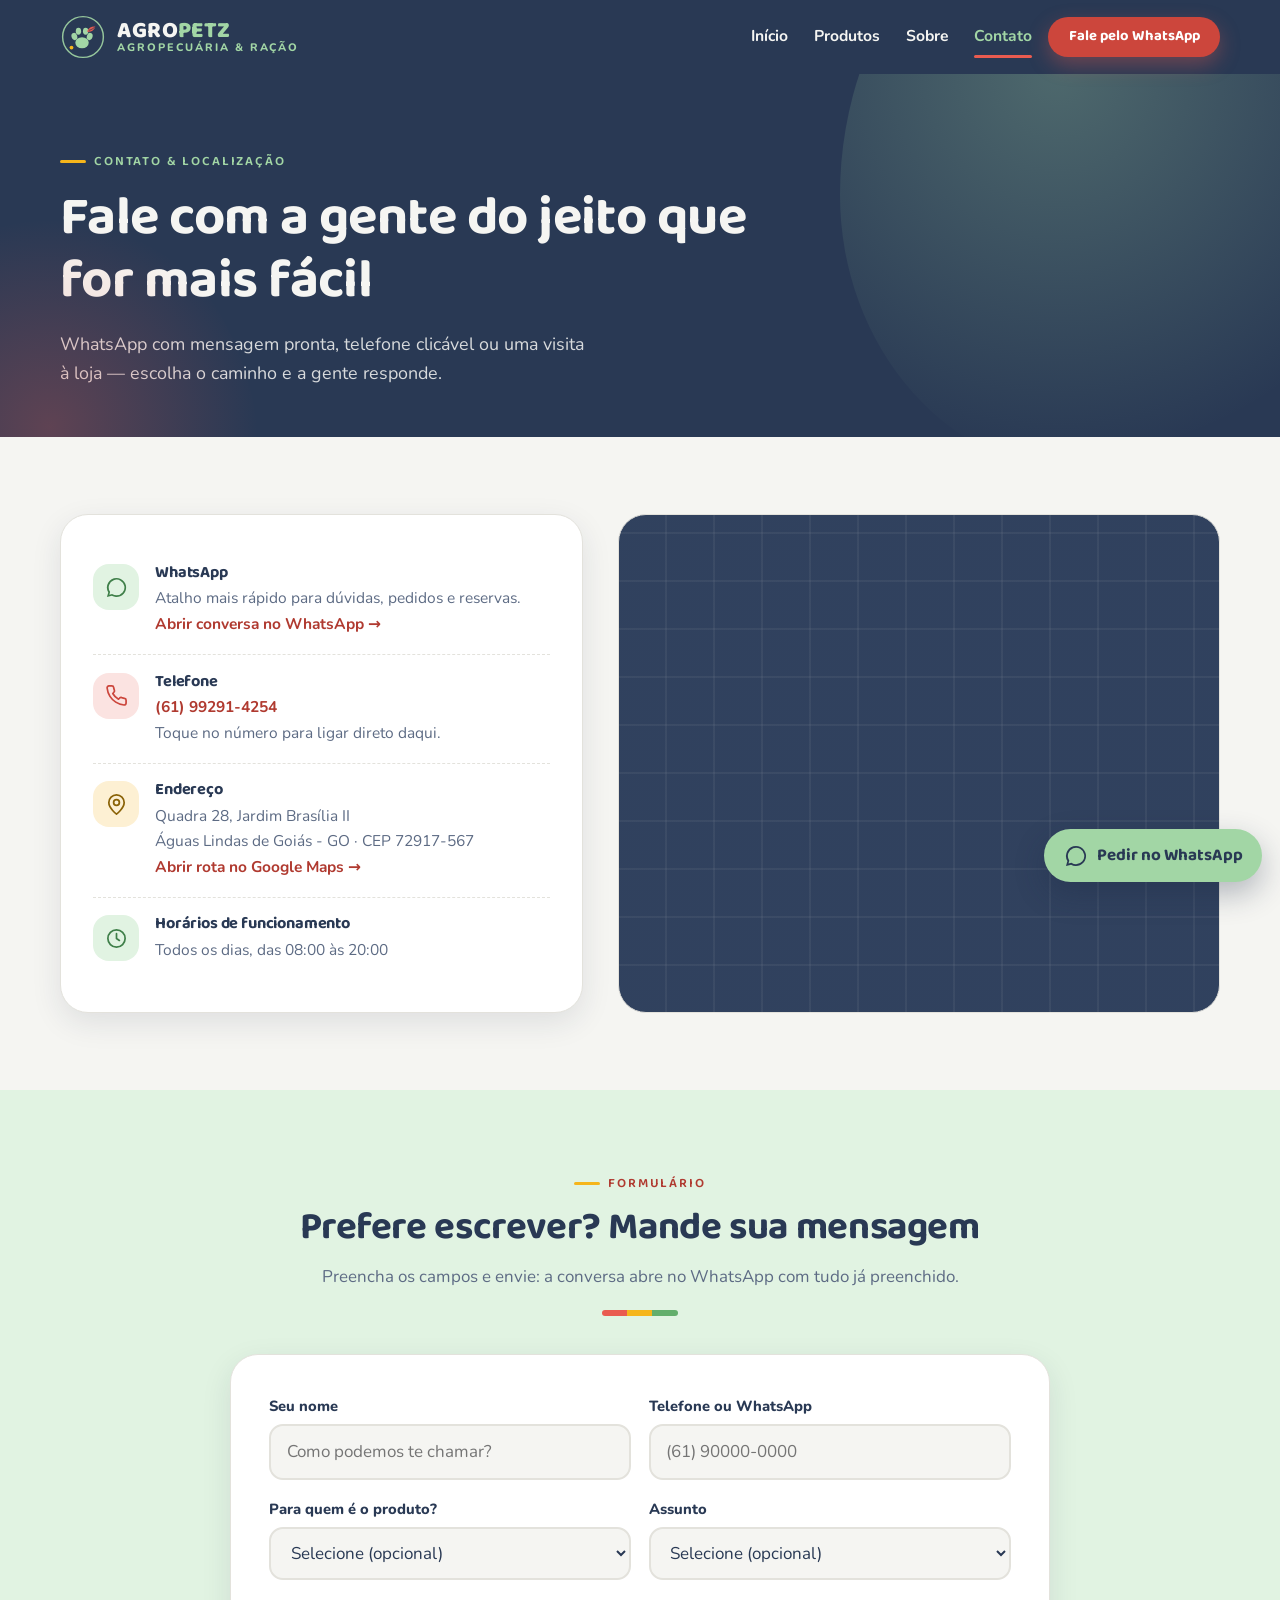
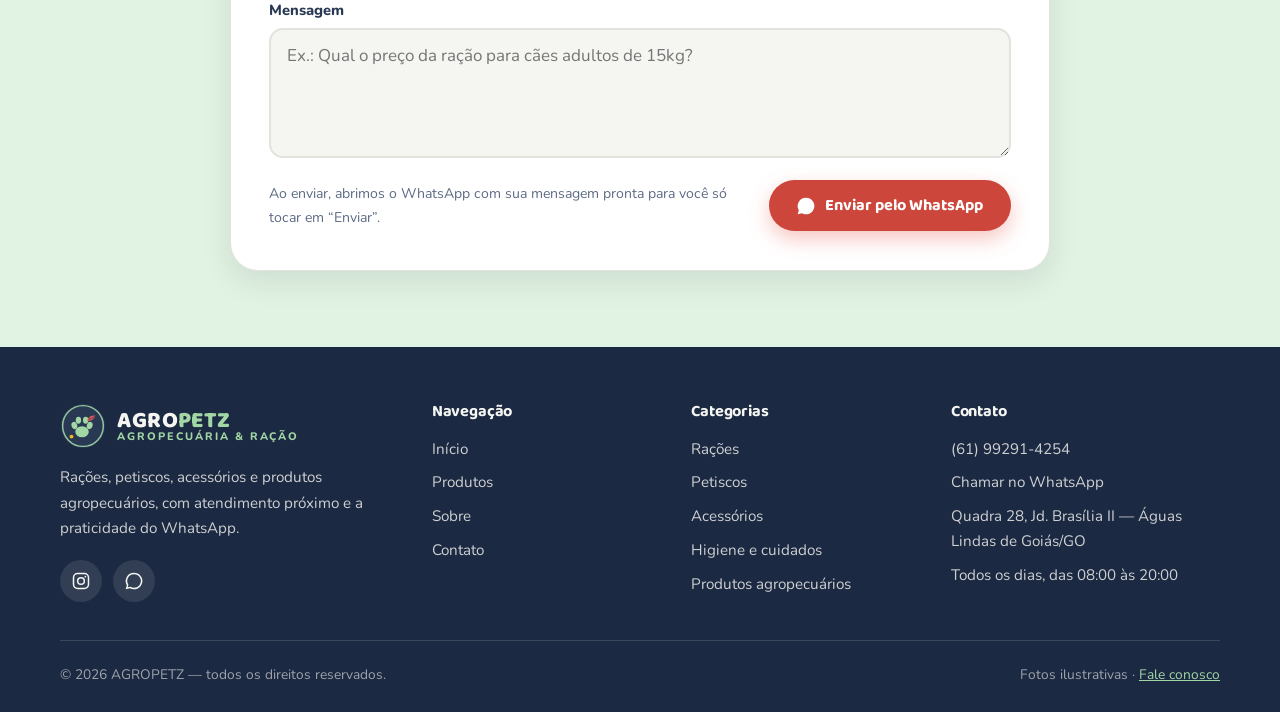
==== commit 85ce9cb9: "Horario confirmado: todos os dias, das 08:00 as 20:00 - Remove os ultimos selos 'a confirmar' do sit" ====
--- a/contato.html
+++ b/contato.html
@@ -105,7 +105,7 @@
             </span>
             <div>
               <h2>Horários de funcionamento</h2>
-              <p>Abre às 08:00 <span class="a-confirmar">horário de fechamento a confirmar</span></p>
+              <p>Todos os dias, das 08:00 às 20:00</p>
             </div>
           </div>
         </div>
@@ -248,7 +248,7 @@
             <li><a href="tel:+5561992914254">(61) 99291-4254</a></li>
             <li><a data-zap="Olá! Vim pelo site da AGROPETZ." href="#">Chamar no WhatsApp</a></li>
             <li>Quadra 28, Jd. Brasília II — Águas Lindas de Goiás/GO</li>
-            <li>Abre às 08:00 <span class="a-confirmar">fechamento a confirmar</span></li>
+            <li>Todos os dias, das 08:00 às 20:00</li>
           </ul>
         </div>
       </div>
